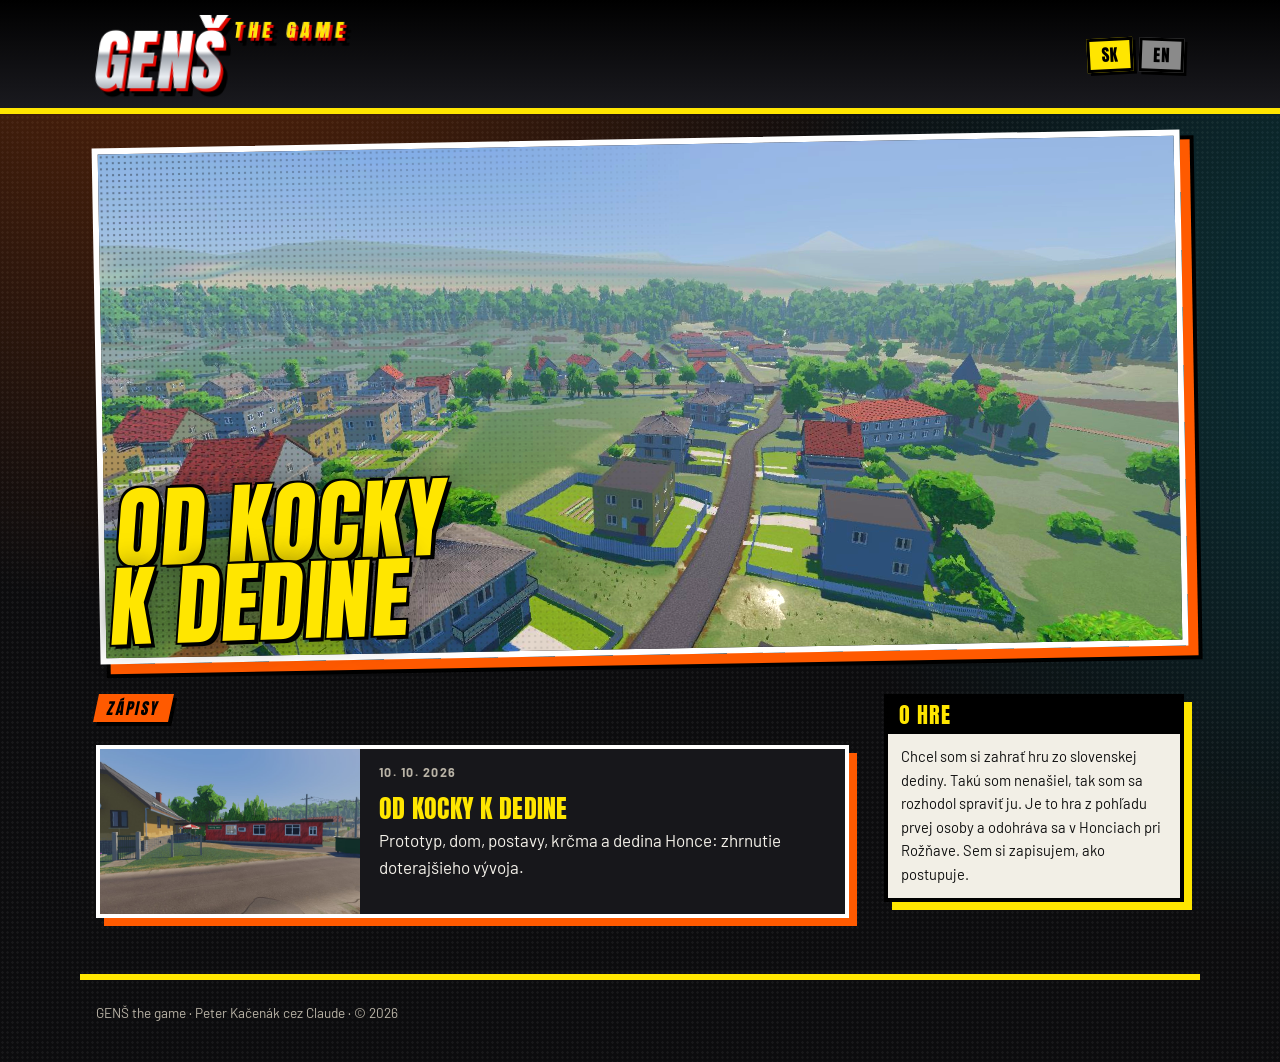
==== index.html @ bf636add "Plainer, personal texts; credit: Peter Kačenák with Claude Co-Authored-By: Claude Opus 5.5 <noreply@" ====
<!doctype html>
<html lang="sk" data-lang="sk">
<head>
<meta charset="utf-8">
<meta name="viewport" content="width=device-width, initial-scale=1">
<title>GENŠ the game – devlog</title>
<meta name="description" content="Devlog hry GENŠ zo slovenskej dediny. / Devlog of GENŠ, a game set in a Slovak village.">
<link rel="preconnect" href="https://fonts.googleapis.com">
<link rel="preconnect" href="https://fonts.gstatic.com" crossorigin>
<link href="https://fonts.googleapis.com/css2?family=Anton&family=Barlow:wght@400;600;700;800&family=Permanent+Marker&display=swap" rel="stylesheet">
<link rel="stylesheet" href="assets/style.css">
<script src="assets/lang.js"></script>
</head>
<body>
<header class="mast"><div class="inner">
  <a class="logo" href="index.html">GENŠ<small>THE GAME</small></a>
  <div class="lang-switch" role="group" aria-label="Language"><button data-set="sk">SK</button><button data-set="en">EN</button></div>
</div></header>

<!-- cover: the newest entry -->
<div class="hero">
  <a href="posts/2026-10-10-doterajsi-vyvoj.html" style="text-decoration:none">
    <div class="shot"><img src="img/2026-10-10/honce-overview.jpg" alt="Honce z kopca / Honce from the hill"></div>
    <h1 class="cover-title"><span lang="sk">Od kocky<br>k dedine</span><span lang="en">From a cube<br>to a village</span></h1>
  </a>
</div>

<div class="wrap">
<main>
  <span class="kicker"><span lang="sk">Zápisy</span><span lang="en">Entries</span></span>

  <!-- newest first: copy a card for every new post -->
  <a class="card" href="posts/2026-10-10-doterajsi-vyvoj.html">
    <img src="img/2026-10-10/bufet-dnes.jpg" alt="">
    <div class="body">
      <p class="meta"><span lang="sk">10. 10. 2026</span><span lang="en">Oct 10, 2026</span></p>
      <h3><span lang="sk">Od kocky k dedine</span><span lang="en">From a cube to a village</span></h3>
      <p lang="sk">Prototyp, dom, postavy, krčma a dedina Honce: zhrnutie doterajšieho vývoja.</p>
      <p lang="en">Prototype, house, characters, the pub and the village of Honce: a summary so far.</p>
    </div>
  </a>
</main>

<aside>
  <div class="box">
    <h4><span lang="sk">O hre</span><span lang="en">About</span></h4>
    <p><span lang="sk">Chcel som si zahrať hru zo slovenskej dediny. Takú som nenašiel, tak som sa rozhodol spraviť ju. Je to hra z pohľadu prvej osoby a odohráva sa v Honciach pri Rožňave. Sem si zapisujem, ako postupuje.</span><span lang="en">I wanted to play a game set in a Slovak village. I couldn't find one, so I decided to make it. It's a first-person game set in Honce near Rožňava. This is where I write down how it's going.</span></p>
  </div>
</aside>
</div>

<footer class="site-footer">
  <span><span lang="sk">GENŠ the game · Peter Kačenák cez Claude</span><span lang="en">GENŠ the game · Peter Kačenák with Claude</span> · © 2026</span>
</footer>
</body>
</html>
---- assets/style.css ----
/* GENS devlog - deliberately over-the-top early-2000s games-magazine look (Score / Level / GameStar era).
   Every colour/font is a token here: change them to restyle the whole site. */
:root {
  --ink: #0c0c0e;
  --ink-2: #17171b;
  --paper: #f2efe6;
  --yellow: #ffe600;
  --orange: #ff5a00;
  --red: #e10600;
  --green: #9dff00;
  --cyan: #00e5ff;
  --text: #f4f1ea;
  --muted: #b9b3a6;
  --font-head: "Anton", Impact, "Arial Narrow Bold", sans-serif;
  --font-body: "Barlow", "Segoe UI", Arial, sans-serif;
  --font-hand: "Permanent Marker", "Comic Sans MS", cursive;
}

* { box-sizing: border-box; }
html { -webkit-text-size-adjust: 100%; background: var(--ink); }
body {
  margin: 0; color: var(--text); font: 17px/1.6 var(--font-body);
  background:
    radial-gradient(circle at 15% -10%, rgba(255, 90, 0, .35), transparent 45%),
    radial-gradient(circle at 110% 30%, rgba(0, 229, 255, .18), transparent 40%),
    radial-gradient(rgba(255,255,255,.05) 1px, transparent 1.5px) 0 0 / 5px 5px,
    var(--ink);
  overflow-x: hidden; min-height: 100vh;
}
img { max-width: 100%; height: auto; display: block; }
a { color: var(--yellow); }

/* language switch: elements carry lang="sk" / lang="en"; the html element carries data-lang */
html[data-lang="sk"] [lang="en"]:not(html), html[data-lang="en"] [lang="sk"]:not(html) { display: none !important; }

/* ---------- masthead ---------- */
.mast {
  position: relative; border-bottom: 6px solid var(--yellow);
  background: linear-gradient(180deg, #000 0, #1a1a1f 100%);
}
.mast .inner {
  max-width: 1120px; margin: 0 auto; padding: .8rem 16px .6rem;
  display: flex; align-items: center; justify-content: space-between; gap: 1rem; flex-wrap: wrap;
}
.logo {
  font: 400 clamp(2.6rem, 7vw, 4.2rem)/1.15 var(--font-head); text-decoration: none; letter-spacing: .02em; padding-top: .12em;
  transform: skew(-8deg); display: inline-block;
  background: linear-gradient(180deg, #fff 0, #fff 45%, #9aa0a8 50%, #e9edf2 75%, #7c828a 100%);
  -webkit-background-clip: text; background-clip: text; color: transparent;
  filter: drop-shadow(3px 3px 0 var(--red)) drop-shadow(5px 5px 0 #000);
}
.logo small {
  font: 400 .28em/1 var(--font-head); letter-spacing: .3em; vertical-align: top; margin-left: .3em;
  background: var(--yellow); -webkit-background-clip: text; background-clip: text;
}
.issue { font: 700 .78rem/1.35 var(--font-body); text-transform: uppercase; color: var(--muted); text-align: right; letter-spacing: .08em; }
.issue b { color: var(--yellow); }
.lang-switch { display: inline-flex; gap: 6px; }
.lang-switch button {
  font: 400 1.05rem/1 var(--font-head); letter-spacing: .05em; padding: .35rem .7rem; cursor: pointer;
  border: 3px solid #000; color: #000; background: #8a8a8a; transform: rotate(-3deg); box-shadow: 3px 3px 0 #000;
}
.lang-switch button + button { transform: rotate(2deg); }
html[data-lang="sk"] .lang-switch [data-set="sk"], html[data-lang="en"] .lang-switch [data-set="en"] { background: var(--yellow); }

/* scrolling hype ticker */
.ticker { overflow: hidden; white-space: nowrap; background: var(--red); color: #fff; border-bottom: 3px solid #000;
  font: 400 1.05rem/2 var(--font-head); letter-spacing: .06em; text-transform: uppercase; }
.ticker span { display: inline-block; padding-left: 100%; animation: tick 30s linear infinite; }
@keyframes tick { to { transform: translateX(-100%); } }
@media (prefers-reduced-motion: reduce) { .ticker span { animation: none; padding-left: 16px; } }

/* ---------- hero / cover ---------- */
.hero { position: relative; max-width: 1120px; margin: 1.6rem auto 0; padding: 0 16px; }
.hero .shot { position: relative; border: 6px solid #fff; box-shadow: 10px 10px 0 var(--orange), 10px 10px 0 4px #000; transform: rotate(-1deg); }
.hero .shot img { width: 100%; aspect-ratio: 16 / 7.5; object-fit: cover; filter: saturate(1.35) contrast(1.12); }
.hero .shot::after { /* halftone over the photo */
  content: ""; position: absolute; inset: 0; pointer-events: none; mix-blend-mode: multiply;
  background: radial-gradient(rgba(0,0,0,.35) 1px, transparent 1.6px) 0 0 / 6px 6px;
  -webkit-mask: linear-gradient(90deg, #000, transparent 55%); mask: linear-gradient(90deg, #000, transparent 55%);
}
.cover-title {
  position: absolute; left: 2.2rem; bottom: 1.4rem; right: 30%; margin: 0;
  font: 400 clamp(2.3rem, 7.5vw, 5.6rem)/.88 var(--font-head); text-transform: uppercase; letter-spacing: .01em;
  color: var(--yellow); transform: skew(-6deg) rotate(-2deg);
  text-shadow: 4px 4px 0 #000, -2px -2px 0 #000, 2px -2px 0 #000, -2px 2px 0 #000, 0 0 30px rgba(0,0,0,.6);
}
.cover-title em { display: block; font-style: normal; color: #fff; font-size: .42em; letter-spacing: .06em; }
.burst {
  position: absolute; top: -1.4rem; right: 1.2rem; width: 150px; height: 150px; display: grid; place-items: center; text-align: center;
  font: 400 1.35rem/1 var(--font-head); color: #000; text-transform: uppercase; transform: rotate(12deg);
  background: var(--yellow);
  clip-path: polygon(50% 0, 61% 18%, 82% 7%, 80% 30%, 100% 35%, 85% 52%, 99% 70%, 78% 72%, 80% 95%, 60% 83%, 50% 100%, 40% 83%, 20% 95%, 22% 72%, 1% 70%, 15% 52%, 0 35%, 20% 30%, 18% 7%, 39% 18%);
  filter: drop-shadow(4px 4px 0 #000);
  animation: pulse 1.6s ease-in-out infinite;
}
.burst span { display: block; padding: 0 1.4rem; }
@keyframes pulse { 50% { transform: rotate(12deg) scale(1.07); } }
@media (prefers-reduced-motion: reduce) { .burst { animation: none; } }
@media (max-width: 700px) {
  .cover-title { position: static; transform: skew(-6deg); margin: 1rem 0 0; right: auto; }
  .burst { width: 104px; height: 104px; font-size: .95rem; top: -1rem; right: .4rem; }
  .hero .shot { box-shadow: 6px 6px 0 var(--orange); }
}

/* ---------- article layout ---------- */
.wrap { max-width: 1120px; margin: 2.4rem auto 0; padding: 0 16px; display: grid; grid-template-columns: minmax(0, 1fr) 300px; gap: 2.2rem; }
@media (max-width: 900px) { .wrap { grid-template-columns: 1fr; } }
main { min-width: 0; }
.kicker {
  display: inline-block; font: 400 1rem/1 var(--font-head); letter-spacing: .12em; text-transform: uppercase;
  background: var(--orange); color: #000; padding: .4rem .7rem .35rem; transform: skew(-12deg); box-shadow: 4px 4px 0 #000;
}
.lead { font-size: 1.32rem; line-height: 1.45; font-weight: 600; color: #fff; margin: 1rem 0 1.4rem; }
.lead::first-letter { font: 400 3.4em/.8 var(--font-head); float: left; color: var(--yellow); margin: .08em .1em 0 0; text-shadow: 3px 3px 0 var(--red); }
.meta { font: 700 .78rem var(--font-body); color: var(--muted); text-transform: uppercase; letter-spacing: .1em; }

h1, h2, h3 { font-family: var(--font-head); font-weight: 400; text-transform: uppercase; line-height: .95; letter-spacing: .01em; text-wrap: balance; }
h2 {
  font-size: clamp(2rem, 4.5vw, 3rem); margin: 3rem 0 .9rem; color: #fff;
  transform: skew(-6deg); text-shadow: 3px 3px 0 var(--red);
}
h2::after { content: ""; display: block; width: 90px; height: 6px; margin-top: .45rem; background: var(--yellow); }
section:nth-of-type(4n+2) h2 { text-shadow: 3px 3px 0 #0077ff; }
section:nth-of-type(4n+3) h2 { text-shadow: 3px 3px 0 var(--orange); }
h3 { font-size: 1.6rem; margin: .2rem 0 .4rem; color: var(--yellow); }
p { margin: 0 0 1.05rem; }
b { color: var(--yellow); font-weight: 700; }

/* screenshots: thick frames, a bit crooked on purpose */
figure { margin: 1.8rem 0; position: relative; }
figure img { border: 5px solid #fff; box-shadow: 7px 7px 0 #000; filter: saturate(1.25) contrast(1.08); }
figure:nth-of-type(odd) { transform: rotate(-1.2deg); }
figure:nth-of-type(even) { transform: rotate(1deg); }
figcaption {
  display: inline-block; margin-top: -.6rem; position: relative; z-index: 1; max-width: 92%;
  background: #000; color: var(--yellow); font: 700 .82rem/1.35 var(--font-body); padding: .35rem .6rem;
  border-left: 5px solid var(--orange); text-transform: uppercase; letter-spacing: .03em;
}
.pair { display: grid; grid-template-columns: 1fr 1fr; gap: 1.2rem; }
@media (max-width: 640px) { .pair { grid-template-columns: 1fr; } }

.pull {
  margin: 2.2rem 0; padding: 1.2rem 1.4rem; background: var(--yellow); color: #000; transform: rotate(-1deg);
  font: 400 clamp(1.5rem, 3.4vw, 2.1rem)/1.05 var(--font-head); text-transform: uppercase; box-shadow: 8px 8px 0 var(--red);
}
.pull small { display: block; font: 700 .8rem var(--font-body); margin-top: .6rem; letter-spacing: .1em; }

ul.timeline { list-style: none; padding: 0; margin: 1rem 0; counter-reset: t; }
ul.timeline li { position: relative; padding: .55rem .8rem .55rem 3.4rem; margin-bottom: .5rem; background: var(--ink-2); border-left: 4px solid var(--orange); }
ul.timeline li::before {
  counter-increment: t; content: counter(t, decimal-leading-zero); position: absolute; left: .55rem; top: .45rem;
  font: 400 1.6rem/1 var(--font-head); color: var(--yellow);
}

/* plus / minus verdict box */
.verdict { margin: 2.6rem 0 1rem; border: 4px solid #fff; box-shadow: 10px 10px 0 var(--orange); background: var(--ink-2); }
.verdict h3 { margin: 0; padding: .6rem .9rem; background: #fff; color: #000; font-size: 1.8rem; }
.verdict .cols { display: grid; grid-template-columns: 1fr 1fr; }
@media (max-width: 640px) { .verdict .cols { grid-template-columns: 1fr; } }
.verdict ul { list-style: none; margin: 0; padding: .9rem 1rem; }
.verdict li { padding: .25rem 0 .25rem 1.7rem; position: relative; font-weight: 600; }
.verdict .plus li::before { content: "+"; color: var(--green); }
.verdict .minus li::before { content: "\2013"; color: var(--red); }
.verdict li::before { position: absolute; left: 0; top: -.1rem; font: 400 1.6rem/1.2 var(--font-head); }
.verdict .minus { border-left: 4px dashed #444; }
@media (max-width: 640px) { .verdict .minus { border-left: 0; border-top: 4px dashed #444; } }

/* ---------- sidebar: info box + hype-o-meter ---------- */
aside { display: flex; flex-direction: column; gap: 1.6rem; }
.box { background: var(--paper); color: #111; border: 4px solid #000; box-shadow: 8px 8px 0 var(--yellow); }
.box h4 { margin: 0; padding: .45rem .7rem; background: #000; color: var(--yellow); font: 400 1.35rem/1 var(--font-head); text-transform: uppercase; letter-spacing: .05em; }
.box dl { margin: 0; padding: .6rem .8rem .8rem; display: grid; grid-template-columns: auto 1fr; gap: .25rem .7rem; font-size: .92rem; }
.box dt { font-weight: 800; text-transform: uppercase; font-size: .74rem; letter-spacing: .06em; padding-top: .2rem; }
.box dd { margin: 0; font-weight: 600; }
.box p { margin: 0; padding: .7rem .8rem; font-size: .92rem; }
.hype { text-align: center; padding: 1rem .8rem 1.1rem !important; }
.score {
  width: 150px; height: 150px; margin: 0 auto .5rem; border-radius: 50%; display: grid; place-items: center;
  background: conic-gradient(var(--red) 0 95%, #ccc 95%); position: relative;
}
.score::before { content: ""; position: absolute; inset: 14px; border-radius: 50%; background: #111; }
.score span { position: relative; font: 400 3.6rem/1 var(--font-head); color: var(--yellow); }
.score span sup { font-size: .4em; }
.hand { font-family: var(--font-hand); font-size: 1.05rem; color: var(--red); transform: rotate(-3deg); display: inline-block; }

/* ---------- index cover lines + cards ---------- */
.coverlines { list-style: none; padding: 0; margin: 1.4rem 0 0; display: grid; gap: .55rem; }
.coverlines li { font: 400 clamp(1.25rem, 3vw, 1.7rem)/1.05 var(--font-head); text-transform: uppercase; }
.coverlines li:nth-child(1) { color: var(--yellow); }
.coverlines li:nth-child(2) { color: #fff; }
.coverlines li:nth-child(3) { color: var(--green); }
.coverlines li:nth-child(4) { color: var(--cyan); }
.coverlines li::before { content: "\25BA "; color: var(--red); }
.card {
  display: grid; grid-template-columns: 260px 1fr; gap: 1.2rem; text-decoration: none; color: inherit;
  background: var(--ink-2); border: 4px solid #fff; box-shadow: 8px 8px 0 var(--orange); margin-top: 1.4rem;
}
.card img { width: 100%; height: 100%; min-height: 160px; object-fit: cover; }
.card .body { padding: 1rem 1.1rem 1rem 0; }
.card:hover { box-shadow: 8px 8px 0 var(--yellow); transform: translate(-2px, -2px); }
@media (max-width: 640px) { .card { grid-template-columns: 1fr; } .card .body { padding: 0 1rem 1rem; } }

/* ---------- footer ---------- */
.site-footer { max-width: 1120px; margin: 3.5rem auto 0; padding: 1.4rem 16px 2.4rem; border-top: 6px solid var(--yellow);
  display: flex; justify-content: space-between; align-items: center; gap: 1rem; flex-wrap: wrap; color: var(--muted); font-size: .85rem; }
.next { font: 400 1.6rem/1 var(--font-head); text-transform: uppercase; color: #fff; transform: skew(-6deg); }
.barcode { display: flex; align-items: flex-end; gap: .7rem; }
.barcode i {
  display: block; width: 110px; height: 46px; background: #fff;
  background-image: repeating-linear-gradient(90deg, #000 0 2px, transparent 2px 4px, #000 4px 5px, transparent 5px 8px, #000 8px 11px, transparent 11px 12px);
  border: 4px solid #fff;
}
.barcode span { font: 700 .75rem/1.2 var(--font-body); text-transform: uppercase; color: #fff; }
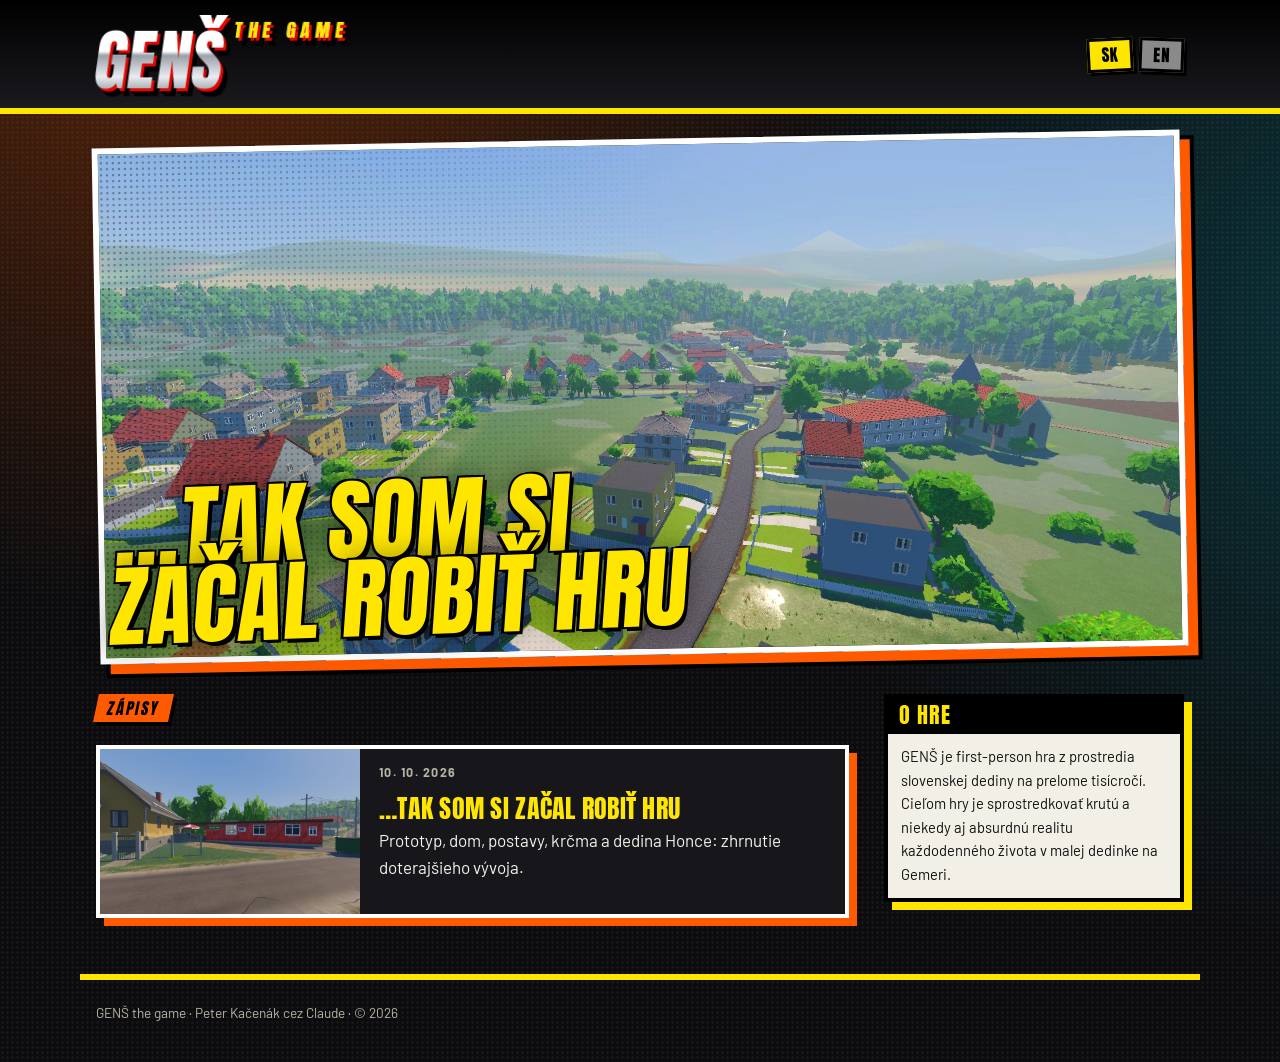
==== commit 1c4be847: "Title '…tak som si začal robiť hru', factual About (Gemer, turn of the millennium) Co-Authored-By: C" ====
--- a/index.html
+++ b/index.html
@@ -21,7 +21,7 @@
 <div class="hero">
   <a href="posts/2026-10-10-doterajsi-vyvoj.html" style="text-decoration:none">
     <div class="shot"><img src="img/2026-10-10/honce-overview.jpg" alt="Honce z kopca / Honce from the hill"></div>
-    <h1 class="cover-title"><span lang="sk">Od kocky<br>k dedine</span><span lang="en">From a cube<br>to a village</span></h1>
+    <h1 class="cover-title"><span lang="sk">…tak som si začal robiť hru</span><span lang="en">…so I started making a game</span></h1>
   </a>
 </div>
 
@@ -34,7 +34,7 @@
     <img src="img/2026-10-10/bufet-dnes.jpg" alt="">
     <div class="body">
       <p class="meta"><span lang="sk">10. 10. 2026</span><span lang="en">Oct 10, 2026</span></p>
-      <h3><span lang="sk">Od kocky k dedine</span><span lang="en">From a cube to a village</span></h3>
+      <h3><span lang="sk">…tak som si začal robiť hru</span><span lang="en">…so I started making a game</span></h3>
       <p lang="sk">Prototyp, dom, postavy, krčma a dedina Honce: zhrnutie doterajšieho vývoja.</p>
       <p lang="en">Prototype, house, characters, the pub and the village of Honce: a summary so far.</p>
     </div>
@@ -44,7 +44,7 @@
 <aside>
   <div class="box">
     <h4><span lang="sk">O hre</span><span lang="en">About</span></h4>
-    <p><span lang="sk">Chcel som si zahrať hru zo slovenskej dediny. Takú som nenašiel, tak som sa rozhodol spraviť ju. Je to hra z pohľadu prvej osoby a odohráva sa v Honciach pri Rožňave. Sem si zapisujem, ako postupuje.</span><span lang="en">I wanted to play a game set in a Slovak village. I couldn't find one, so I decided to make it. It's a first-person game set in Honce near Rožňava. This is where I write down how it's going.</span></p>
+    <p><span lang="sk">GENŠ je first-person hra z prostredia slovenskej dediny na prelome tisícročí. Cieľom hry je sprostredkovať krutú a niekedy aj absurdnú realitu každodenného života v malej dedinke na Gemeri.</span><span lang="en">GENŠ is a first-person game set in a Slovak village around the turn of the millennium. Its goal is to convey the harsh, and sometimes absurd, reality of everyday life in a small village in the Gemer region.</span></p>
   </div>
 </aside>
 </div>
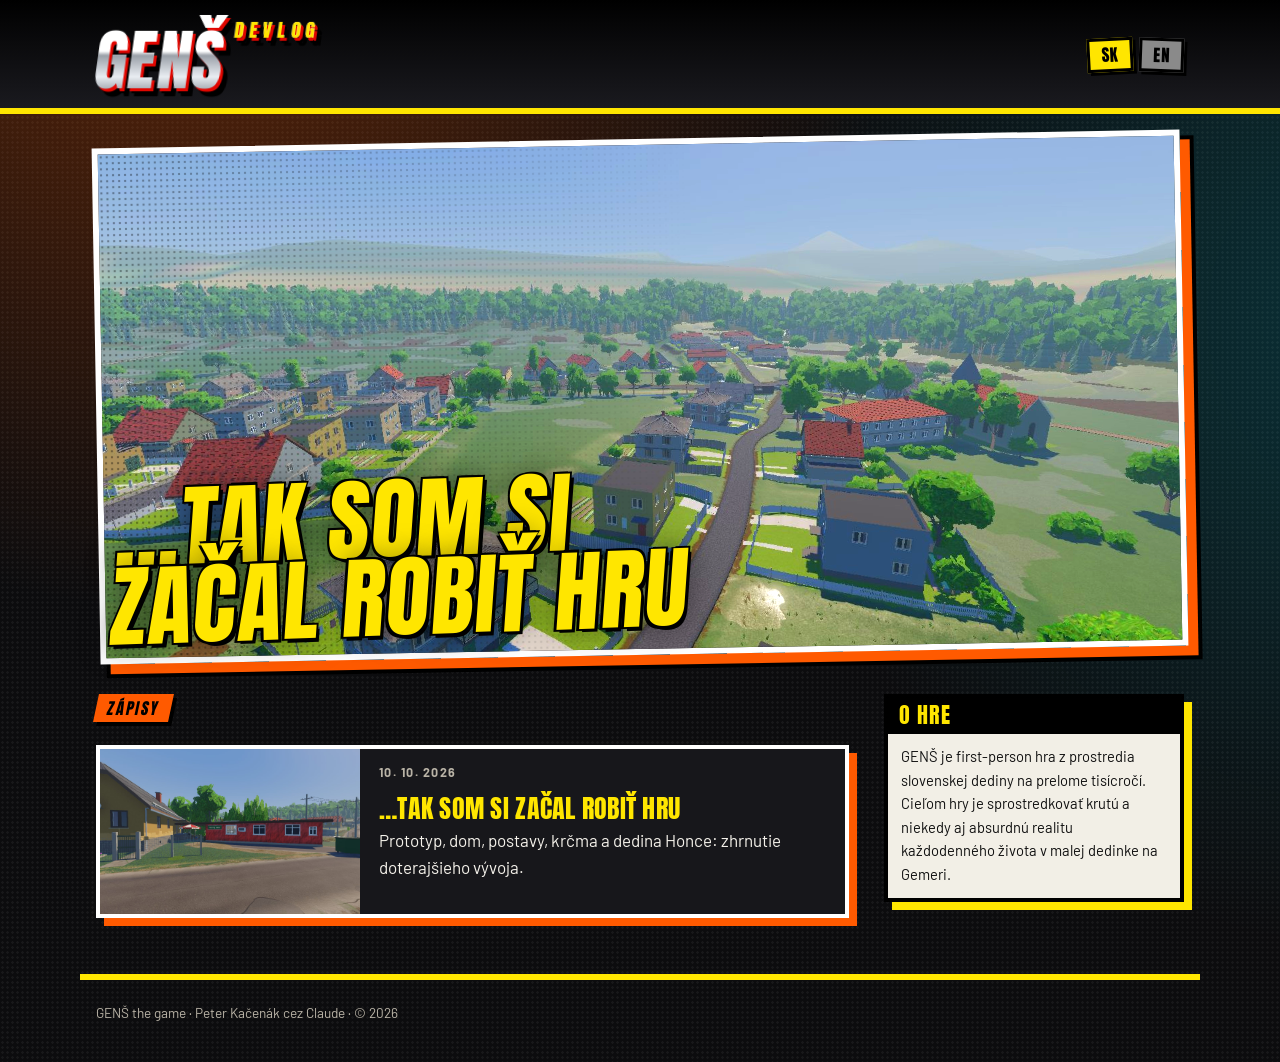
==== commit a32e39f3: "Real devlog: how I started, how it works, what I learned, what drives me nuts; DEVLOG back in the lo" ====
--- a/index.html
+++ b/index.html
@@ -13,7 +13,7 @@
 </head>
 <body>
 <header class="mast"><div class="inner">
-  <a class="logo" href="index.html">GENŠ<small>THE GAME</small></a>
+  <a class="logo" href="index.html">GENŠ<small>DEVLOG</small></a>
   <div class="lang-switch" role="group" aria-label="Language"><button data-set="sk">SK</button><button data-set="en">EN</button></div>
 </div></header>
 
--- a/assets/style.css
+++ b/assets/style.css
@@ -212,3 +212,8 @@
   border: 4px solid #fff;
 }
 .barcode span { font: 700 .75rem/1.2 var(--font-body); text-transform: uppercase; color: #fff; }
+
+/* plain bullet lists in articles */
+main section ul { padding-left: 1.2rem; margin: 0 0 1.1rem; }
+main section ul li { margin-bottom: .55rem; }
+main section ul li::marker { color: var(--orange); }
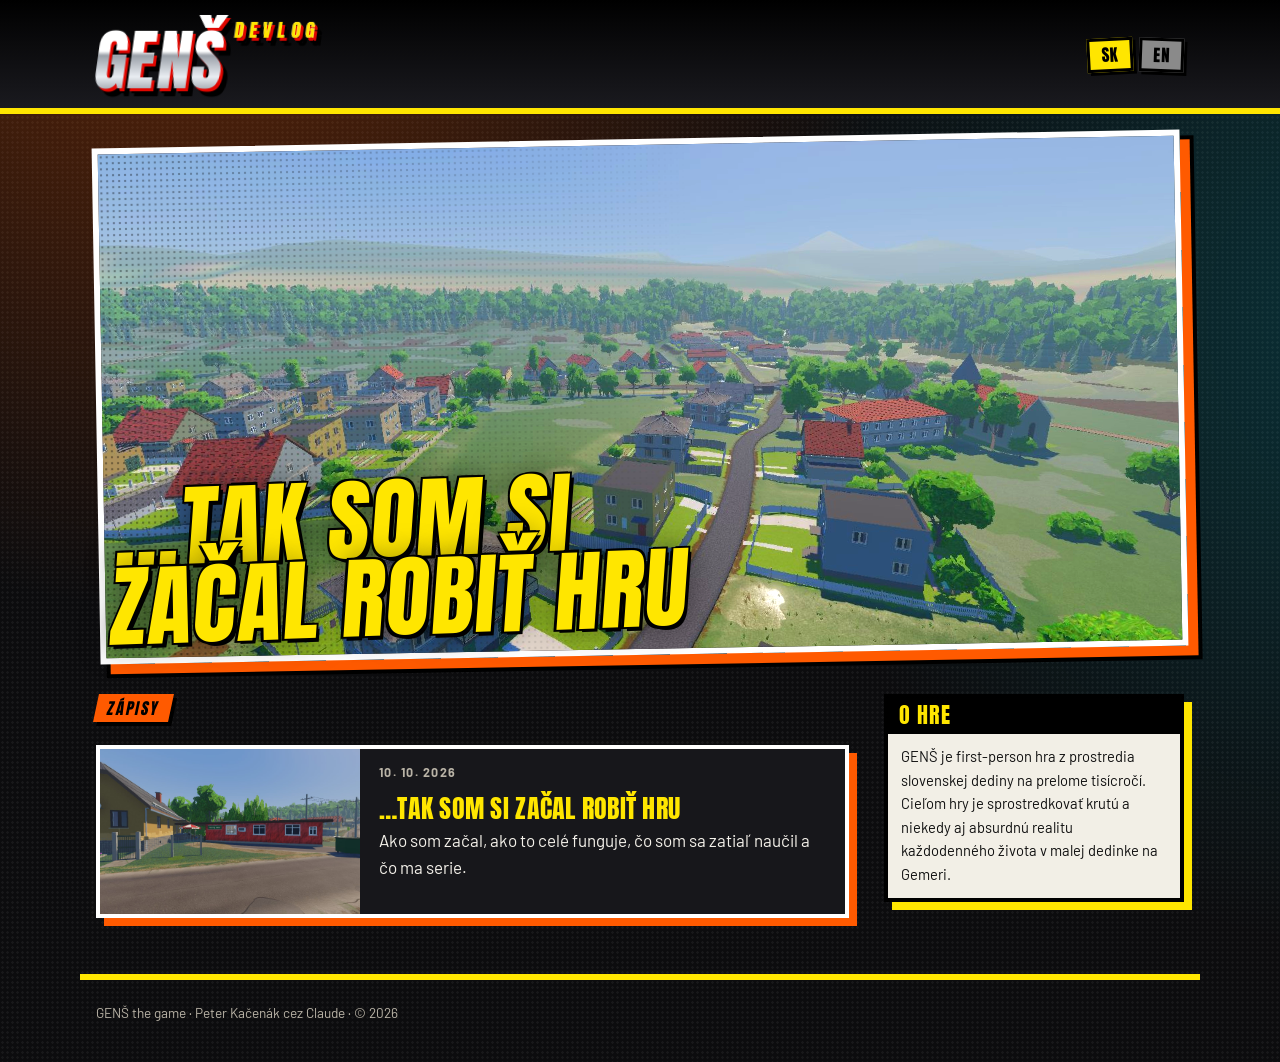
==== commit 670aef45: "Natural Slovak texts; YouTube playtest video Co-Authored-By: Claude Opus 5.5 <noreply@anthropic.com>" ====
--- a/index.html
+++ b/index.html
@@ -35,8 +35,8 @@
     <div class="body">
       <p class="meta"><span lang="sk">10. 10. 2026</span><span lang="en">Oct 10, 2026</span></p>
       <h3><span lang="sk">…tak som si začal robiť hru</span><span lang="en">…so I started making a game</span></h3>
-      <p lang="sk">Prototyp, dom, postavy, krčma a dedina Honce: zhrnutie doterajšieho vývoja.</p>
-      <p lang="en">Prototype, house, characters, the pub and the village of Honce: a summary so far.</p>
+      <p lang="sk">Ako som začal, ako to celé funguje, čo som sa zatiaľ naučil a čo ma serie.</p>
+      <p lang="en">How I started, how it all works, what I have learned so far and what drives me nuts.</p>
     </div>
   </a>
 </main>
--- a/assets/style.css
+++ b/assets/style.css
@@ -217,3 +217,34 @@
 main section ul { padding-left: 1.2rem; margin: 0 0 1.1rem; }
 main section ul li { margin-bottom: .55rem; }
 main section ul li::marker { color: var(--orange); }
+
+/* ---------- click-to-enlarge screenshots ---------- */
+img.zoomable { cursor: zoom-in; transition: transform .15s; }
+img.zoomable:hover { transform: scale(1.015); }
+html.lb-lock { overflow: hidden; }
+.lightbox {
+  position: fixed; inset: 0; z-index: 100; display: none; align-items: center; justify-content: center;
+  background: rgba(0, 0, 0, .92); padding: 3rem 4rem; cursor: zoom-out;
+}
+.lightbox.open { display: flex; }
+.lightbox figure { margin: 0; transform: none !important; max-width: 100%; max-height: 100%; display: flex; flex-direction: column; align-items: center; }
+.lightbox img { max-width: 100%; max-height: calc(100vh - 8rem); width: auto; border: 5px solid #fff; box-shadow: 10px 10px 0 var(--orange); }
+.lightbox figcaption { margin-top: .9rem; }
+.lightbox button {
+  position: absolute; border: 3px solid #000; background: var(--yellow); color: #000; cursor: pointer;
+  font: 400 2rem/1 var(--font-head); width: 3rem; height: 3rem; box-shadow: 4px 4px 0 #000;
+}
+.lightbox .lb-prev { left: 1rem; top: 50%; transform: translateY(-50%) rotate(-3deg); }
+.lightbox .lb-next { right: 1rem; top: 50%; transform: translateY(-50%) rotate(3deg); }
+.lightbox .lb-close { top: 1rem; right: 1rem; background: var(--red); color: #fff; }
+@media (max-width: 640px) {
+  .lightbox { padding: 3.5rem .5rem; }
+  .lightbox .lb-prev, .lightbox .lb-next { top: auto; bottom: 1rem; transform: none; }
+}
+
+/* ---------- YouTube embed ---------- */
+.video { margin: 2rem 0 1rem; }
+.video-frame { position: relative; aspect-ratio: 16 / 9; border: 5px solid #fff; box-shadow: 9px 9px 0 var(--red); background: #000; transform: rotate(.6deg); }
+.video-frame iframe { position: absolute; inset: 0; width: 100%; height: 100%; border: 0; }
+.video-cap { display: inline-block; margin-top: .6rem; background: #000; color: var(--yellow); font: 700 .82rem/1.35 var(--font-body);
+  padding: .35rem .6rem; border-left: 5px solid var(--orange); text-transform: uppercase; letter-spacing: .03em; }
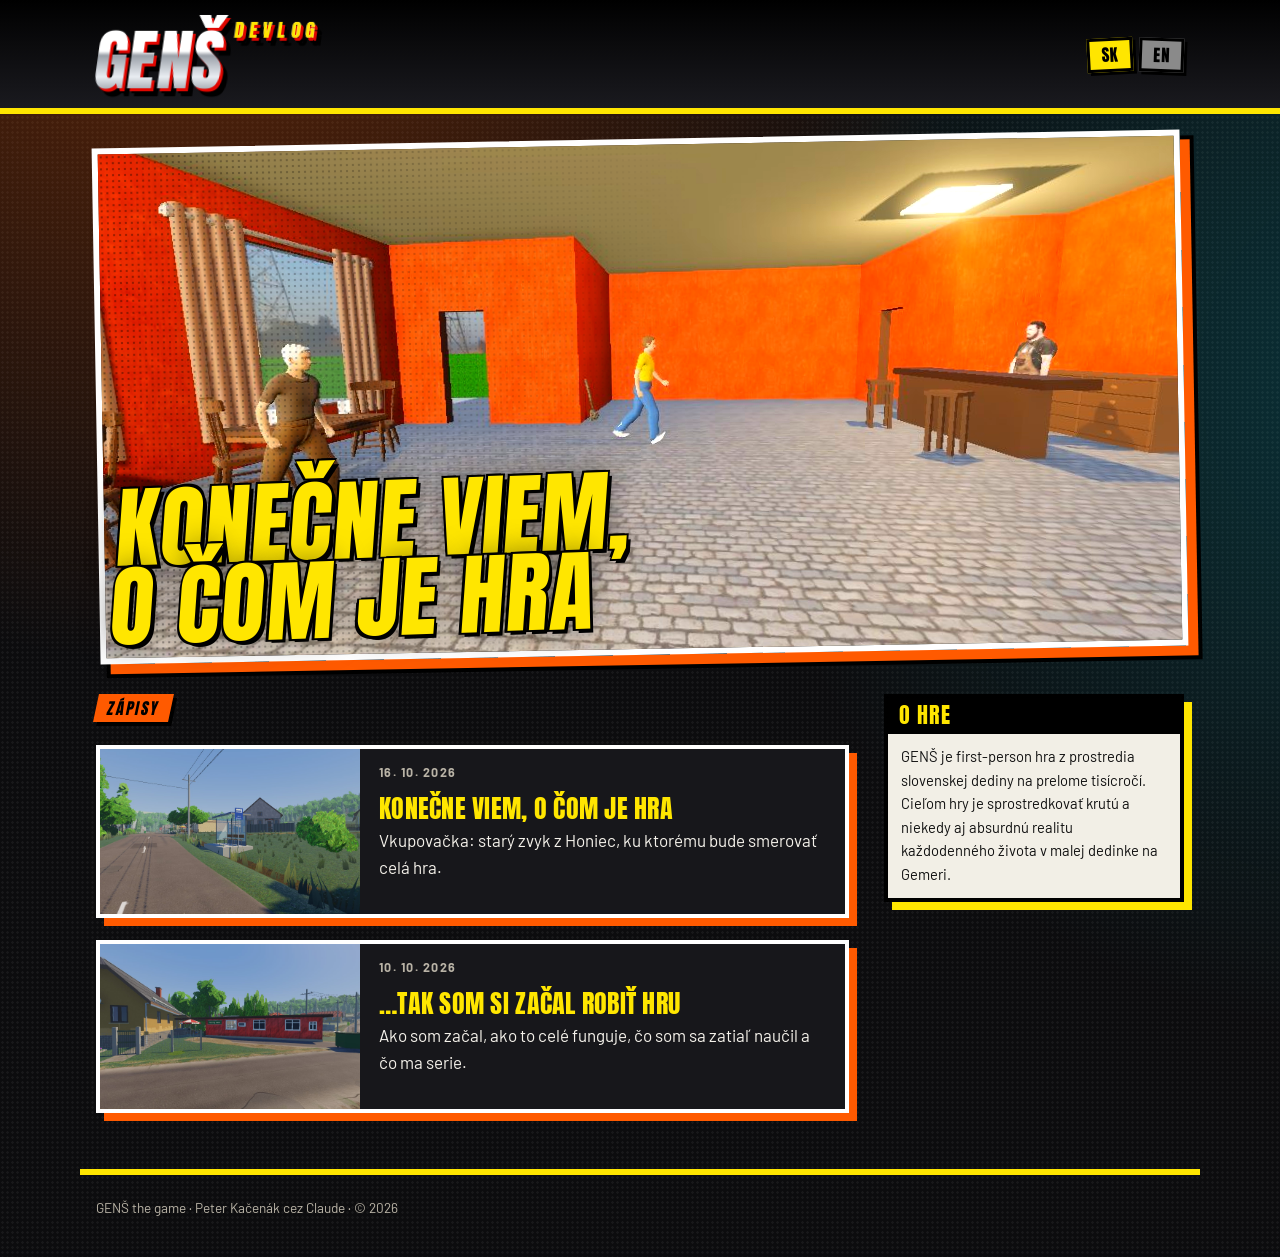
==== commit 40ebbf41: "Post 2: Konečne viem, o čom je hra (vkupovačka premise) + 9 screenshots Co-Authored-By: Claude Opus " ====
--- a/index.html
+++ b/index.html
@@ -19,9 +19,9 @@
 
 <!-- cover: the newest entry -->
 <div class="hero">
-  <a href="posts/2026-10-10-doterajsi-vyvoj.html" style="text-decoration:none">
-    <div class="shot"><img src="img/2026-10-10/honce-overview.jpg" alt="Honce z kopca / Honce from the hill"></div>
-    <h1 class="cover-title"><span lang="sk">…tak som si začal robiť hru</span><span lang="en">…so I started making a game</span></h1>
+  <a href="posts/2026-10-16-vkupovacka.html" style="text-decoration:none">
+    <div class="shot"><img src="img/2026-10-10/krcma-interier.jpg" alt="Krčma / The pub"></div>
+    <h1 class="cover-title"><span lang="sk">Konečne viem, o čom je hra</span><span lang="en">I finally know what the game is about</span></h1>
   </a>
 </div>
 
@@ -30,6 +30,15 @@
   <span class="kicker"><span lang="sk">Zápisy</span><span lang="en">Entries</span></span>
 
   <!-- newest first: copy a card for every new post -->
+  <a class="card" href="posts/2026-10-16-vkupovacka.html">
+    <img src="img/2026-10-16/zastavka.jpg" alt="">
+    <div class="body">
+      <p class="meta"><span lang="sk">16. 10. 2026</span><span lang="en">Oct 16, 2026</span></p>
+      <h3><span lang="sk">Konečne viem, o čom je hra</span><span lang="en">I finally know what the game is about</span></h3>
+      <p lang="sk">Vkupovačka: starý zvyk z Honiec, ku ktorému bude smerovať celá hra.</p>
+      <p lang="en">Vkupovačka: an old custom from Honce that the whole game will build up to.</p>
+    </div>
+  </a>
   <a class="card" href="posts/2026-10-10-doterajsi-vyvoj.html">
     <img src="img/2026-10-10/bufet-dnes.jpg" alt="">
     <div class="body">
--- a/assets/style.css
+++ b/assets/style.css
@@ -248,3 +248,18 @@
 .video-frame iframe { position: absolute; inset: 0; width: 100%; height: 100%; border: 0; }
 .video-cap { display: inline-block; margin-top: .6rem; background: #000; color: var(--yellow); font: 700 .82rem/1.35 var(--font-body);
   padding: .35rem .6rem; border-left: 5px solid var(--orange); text-transform: uppercase; letter-spacing: .03em; }
+.video-frame { display: block; cursor: pointer; overflow: hidden; }
+.video-frame img { width: 100%; height: 100%; object-fit: cover; filter: saturate(1.2) contrast(1.05); transition: transform .2s; }
+.video-frame:hover img { transform: scale(1.03); }
+.video-frame .play {
+  position: absolute; left: 50%; top: 50%; width: 92px; height: 64px; transform: translate(-50%, -50%) rotate(-3deg);
+  background: var(--red); border: 4px solid #000; box-shadow: 6px 6px 0 #000;
+}
+.video-frame .play::after {
+  content: ""; position: absolute; left: 50%; top: 50%; transform: translate(-35%, -50%);
+  border-style: solid; border-width: 13px 0 13px 22px; border-color: transparent transparent transparent #fff;
+}
+.video-frame:hover .play { background: var(--orange); }
+
+/* dialect quote in a post */
+blockquote { margin: 1.2rem 0; padding: .8rem 1rem; border-left: 6px solid var(--yellow); background: rgba(255,230,0,.06); font-style: italic; }
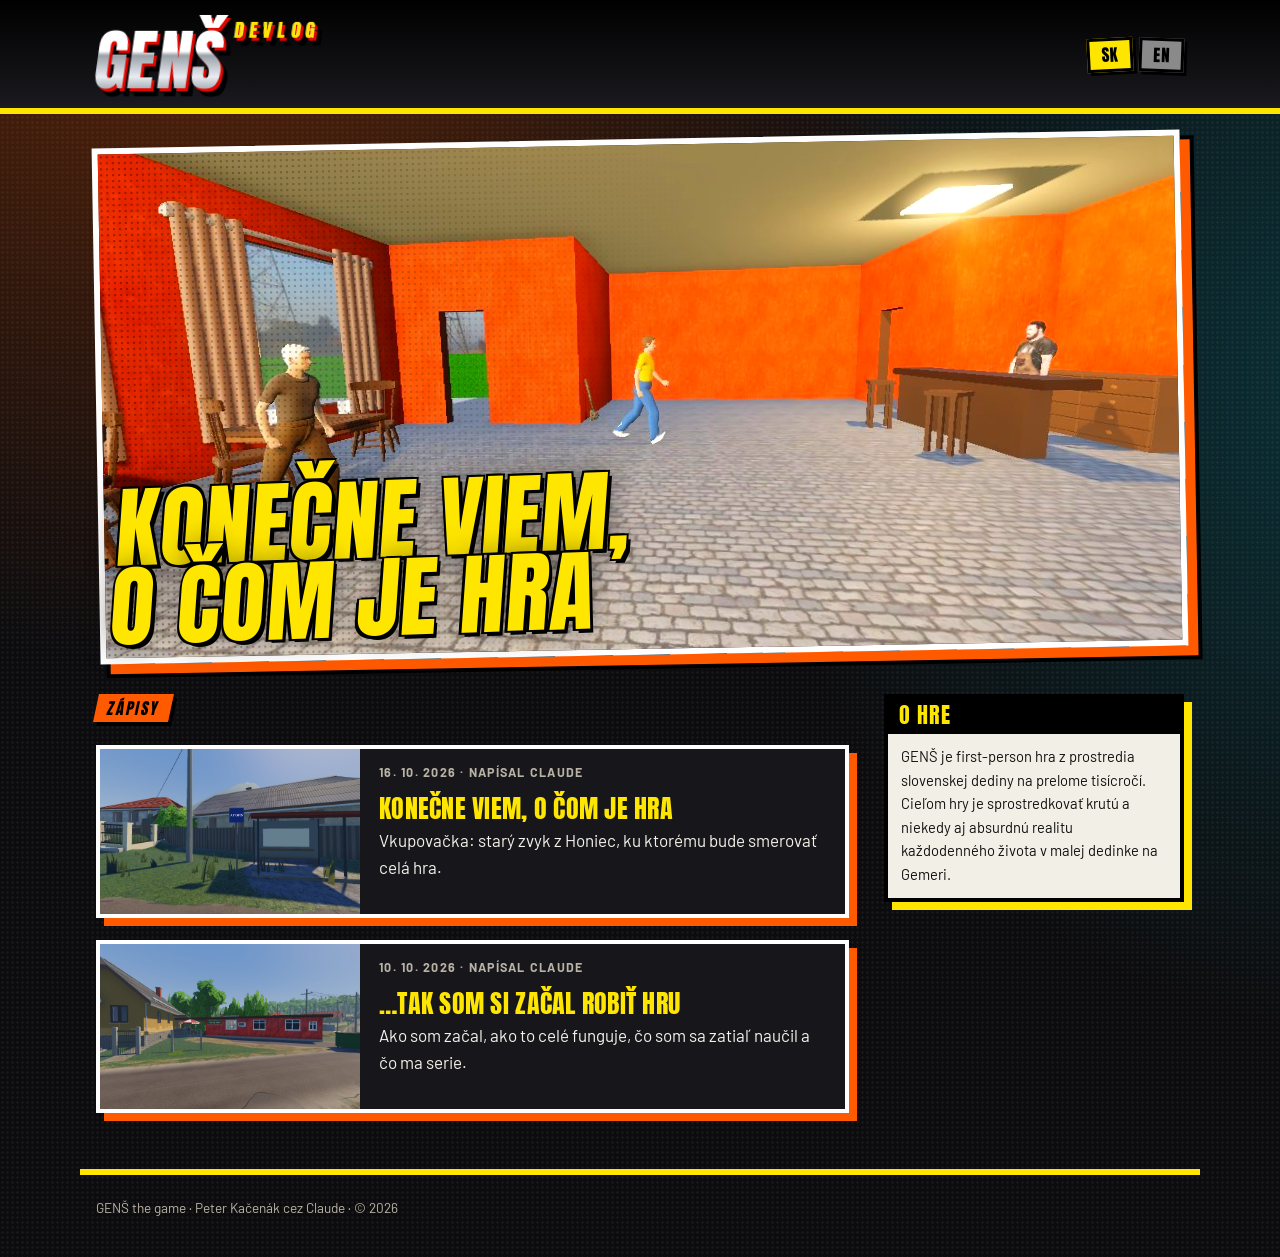
==== commit a6b888cf: "Post 2: user-picked screenshots; 'napísal Claude' byline on posts Co-Authored-By: Claude Opus 5.5 <n" ====
--- a/index.html
+++ b/index.html
@@ -33,7 +33,7 @@
   <a class="card" href="posts/2026-10-16-vkupovacka.html">
     <img src="img/2026-10-16/zastavka.jpg" alt="">
     <div class="body">
-      <p class="meta"><span lang="sk">16. 10. 2026</span><span lang="en">Oct 16, 2026</span></p>
+      <p class="meta"><span lang="sk">16. 10. 2026</span><span lang="en">Oct 16, 2026</span> · <span lang="sk">napísal Claude</span><span lang="en">written by Claude</span></p>
       <h3><span lang="sk">Konečne viem, o čom je hra</span><span lang="en">I finally know what the game is about</span></h3>
       <p lang="sk">Vkupovačka: starý zvyk z Honiec, ku ktorému bude smerovať celá hra.</p>
       <p lang="en">Vkupovačka: an old custom from Honce that the whole game will build up to.</p>
@@ -42,7 +42,7 @@
   <a class="card" href="posts/2026-10-10-doterajsi-vyvoj.html">
     <img src="img/2026-10-10/bufet-dnes.jpg" alt="">
     <div class="body">
-      <p class="meta"><span lang="sk">10. 10. 2026</span><span lang="en">Oct 10, 2026</span></p>
+      <p class="meta"><span lang="sk">10. 10. 2026</span><span lang="en">Oct 10, 2026</span> · <span lang="sk">napísal Claude</span><span lang="en">written by Claude</span></p>
       <h3><span lang="sk">…tak som si začal robiť hru</span><span lang="en">…so I started making a game</span></h3>
       <p lang="sk">Ako som začal, ako to celé funguje, čo som sa zatiaľ naučil a čo ma serie.</p>
       <p lang="en">How I started, how it all works, what I have learned so far and what drives me nuts.</p>
--- a/assets/style.css
+++ b/assets/style.css
@@ -263,3 +263,6 @@
 
 /* dialect quote in a post */
 blockquote { margin: 1.2rem 0; padding: .8rem 1rem; border-left: 6px solid var(--yellow); background: rgba(255,230,0,.06); font-style: italic; }
+
+/* post byline next to the date */
+.byline { margin-left: .8rem; font-weight: 600; opacity: .75; }
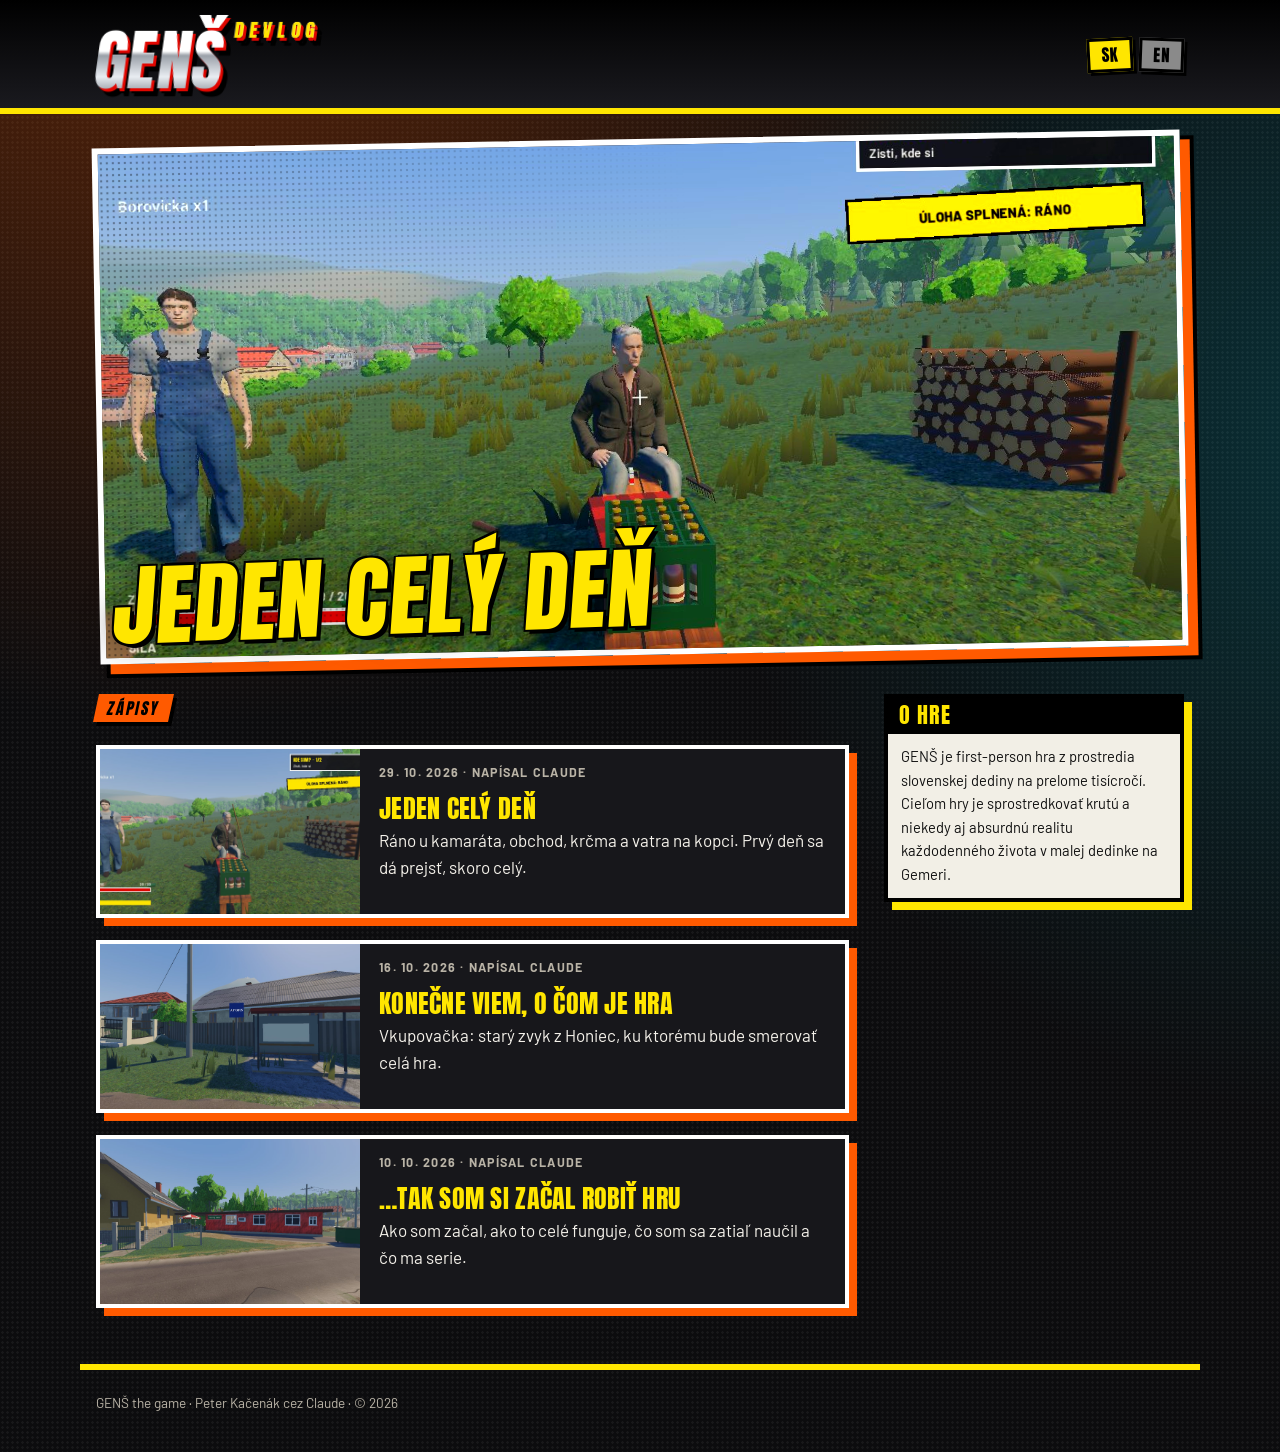
==== commit b22b4431: "Post 3: Jeden celý deň (vatra day, sketch house, shop, voices) + video vatra day test Co-Authored-By" ====
--- a/index.html
+++ b/index.html
@@ -19,9 +19,9 @@
 
 <!-- cover: the newest entry -->
 <div class="hero">
-  <a href="posts/2026-10-16-vkupovacka.html" style="text-decoration:none">
-    <div class="shot"><img src="img/2026-10-10/krcma-interier.jpg" alt="Krčma / The pub"></div>
-    <h1 class="cover-title"><span lang="sk">Konečne viem, o čom je hra</span><span lang="en">I finally know what the game is about</span></h1>
+  <a href="posts/2026-10-29-jeden-den.html" style="text-decoration:none">
+    <div class="shot"><img src="img/2026-10-29/vatra-rebrek.jpg" alt="Na kopci pri vatre / Up on the hill by the bonfire"></div>
+    <h1 class="cover-title"><span lang="sk">Jeden celý deň</span><span lang="en">One whole day</span></h1>
   </a>
 </div>
 
@@ -30,6 +30,15 @@
   <span class="kicker"><span lang="sk">Zápisy</span><span lang="en">Entries</span></span>
 
   <!-- newest first: copy a card for every new post -->
+  <a class="card" href="posts/2026-10-29-jeden-den.html">
+    <img src="img/2026-10-29/vatra-rebrek.jpg" alt="">
+    <div class="body">
+      <p class="meta"><span lang="sk">29. 10. 2026</span><span lang="en">Oct 29, 2026</span> · <span lang="sk">napísal Claude</span><span lang="en">written by Claude</span></p>
+      <h3><span lang="sk">Jeden celý deň</span><span lang="en">One whole day</span></h3>
+      <p lang="sk">Ráno u kamaráta, obchod, krčma a vatra na kopci. Prvý deň sa dá prejsť, skoro celý.</p>
+      <p lang="en">Morning at a mate's place, the shop, the pub and the bonfire on the hill. The first day is playable, almost all of it.</p>
+    </div>
+  </a>
   <a class="card" href="posts/2026-10-16-vkupovacka.html">
     <img src="img/2026-10-16/zastavka.jpg" alt="">
     <div class="body">
